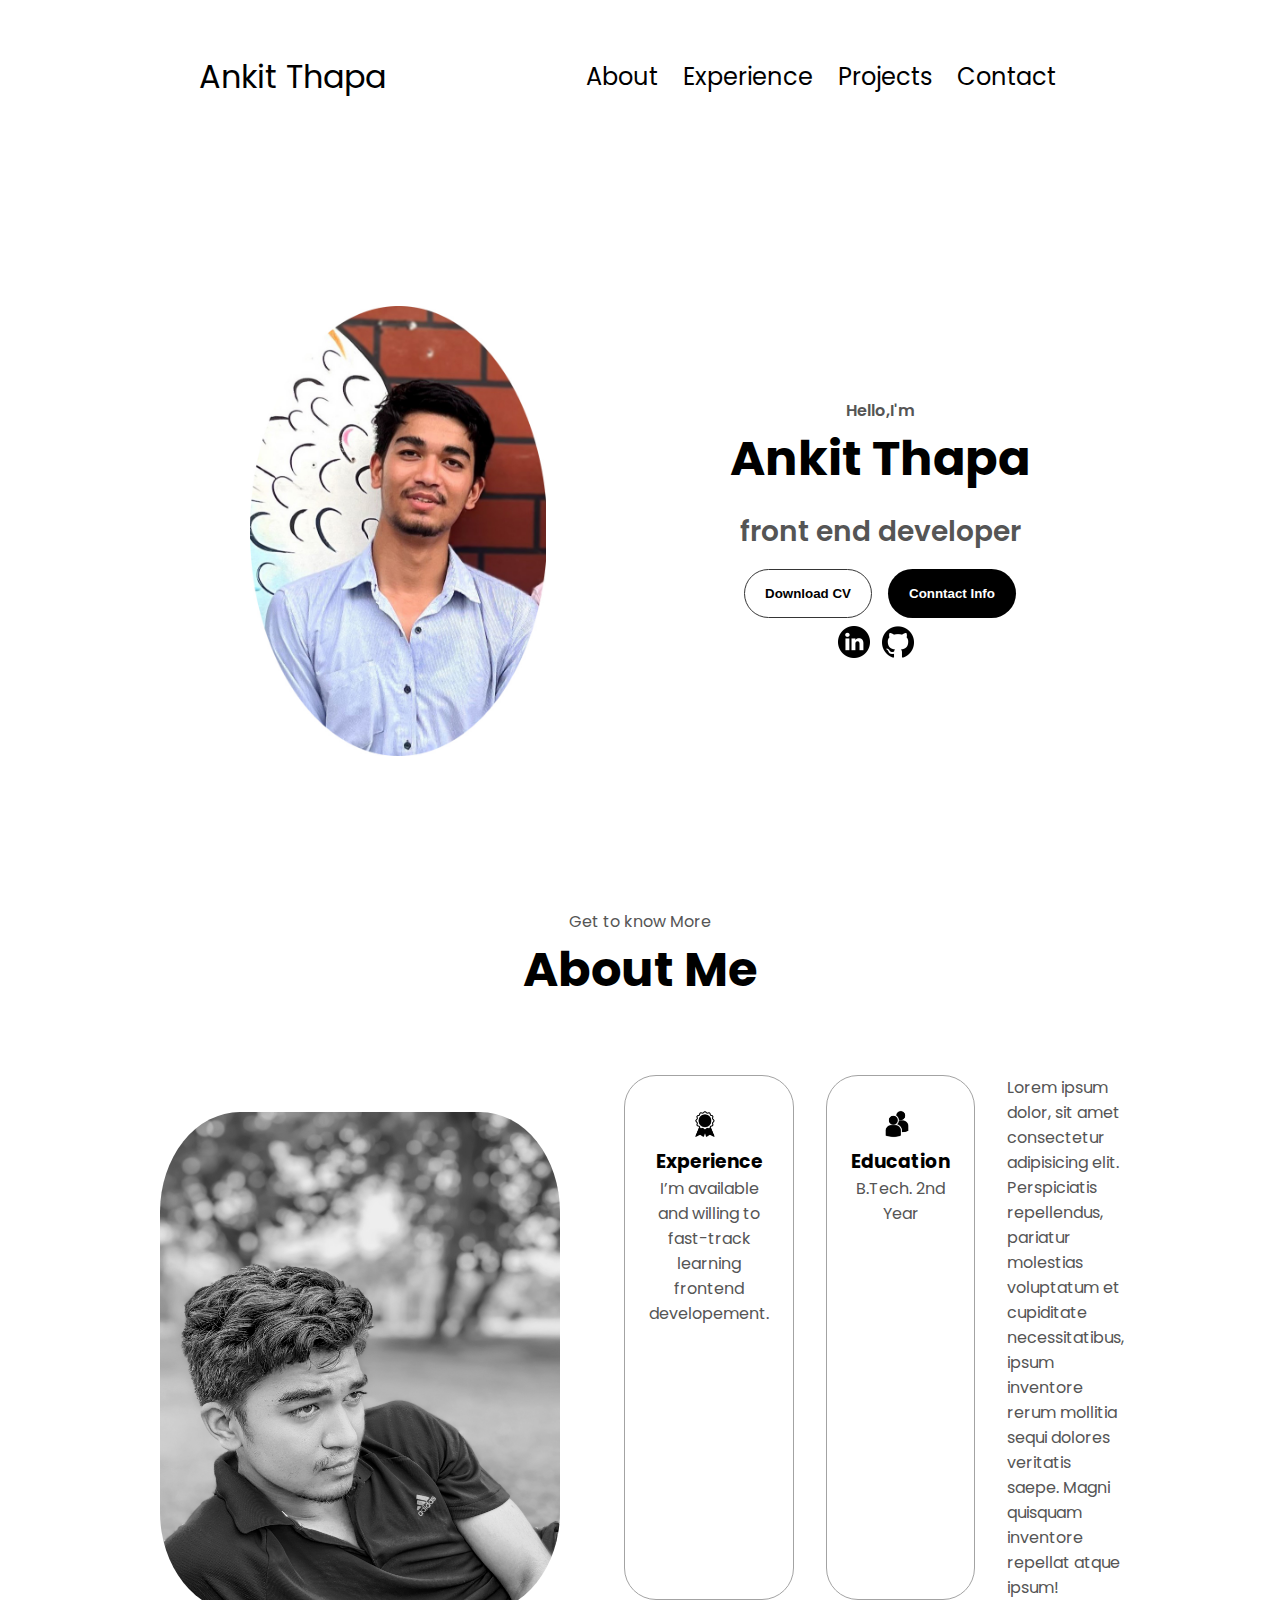
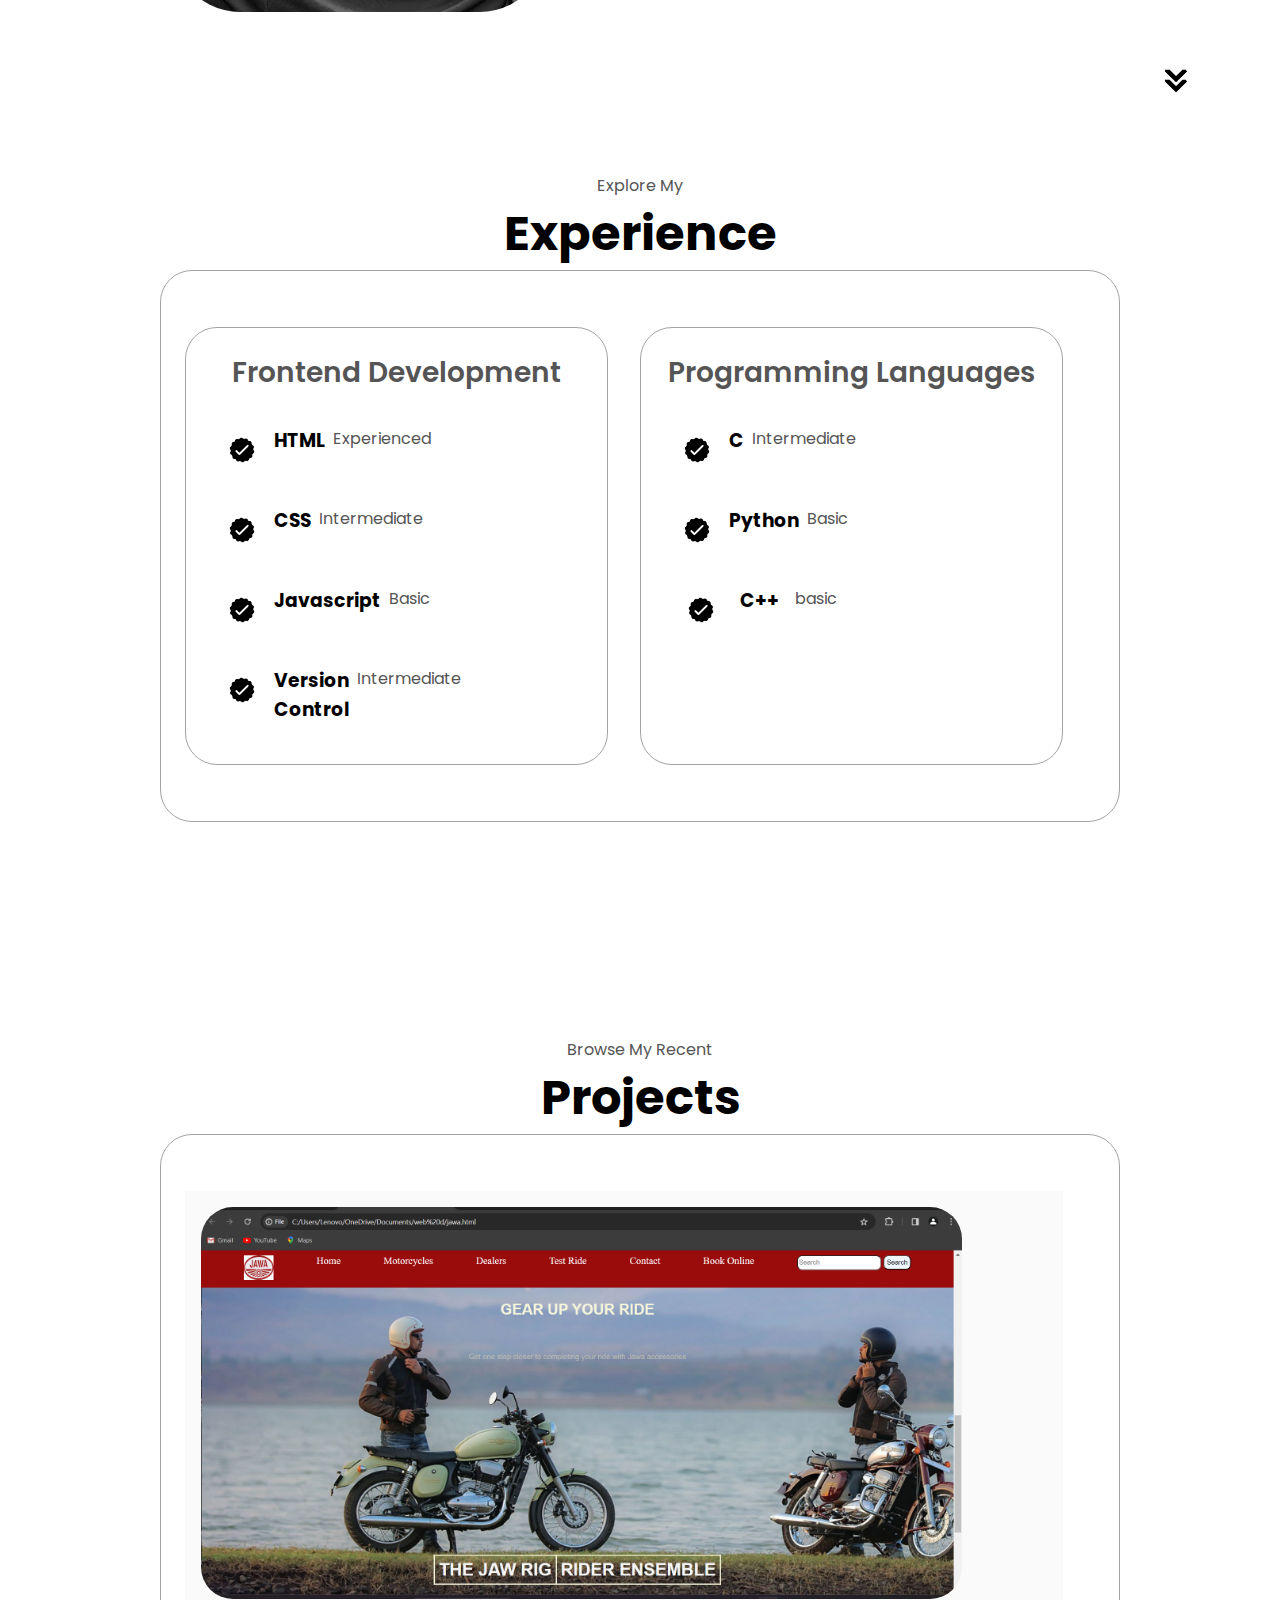
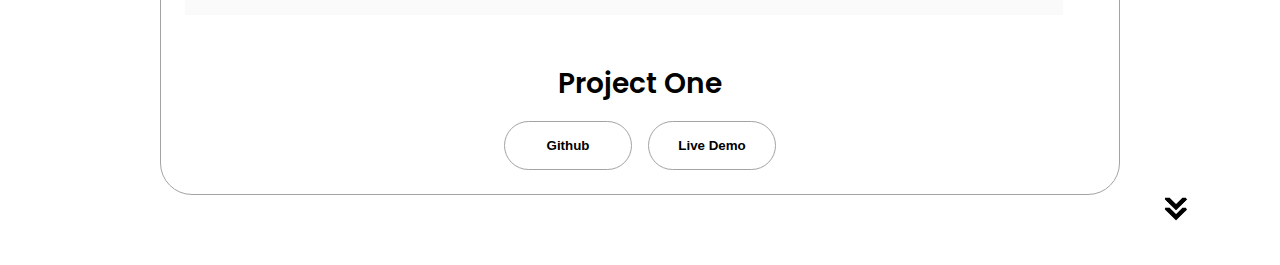
==== index.html @ be3874bf "Add files via upload" ====
<!DOCTYPE html>
<html lang="en">
<head>
    <meta charset="UTF-8">
    <meta name="viewport" content="width=device-width, initial-scale=1.0">
    <title>Ankit Thapa</title>
    <link rel="stylesheet" href="file.css">
    <link rel="stylesheet" href="mediaqueries.css">
</head>

<body>
<nav id="desktop-nav">
    <div class="logo">Ankit Thapa</div>
    <div>
        <ul class="nav_links">
            <li><a href="#about"> About</a></li>
            <li><a href="#experience"> Experience</a></li>
            <li><a href="#projects"> Projects</a></li>
            <li><a href="#contact"> Contact</a></li>
        </ul>
    </div>
</nav>
<nav id="hamburger-nav">
    <div class="logo">Ankit Thapa</div>
    <div class="hamburger-menu">
        <div class="hamburger-icon" onclick="toggleMenu()">
            <span></span>
            <span></span>
            <span></span>
      
    </div>
    <div class="menu-links">
        <li><a href="#about" onclick="toggleMenu()">About</a></li>
        <li><a href="#experience" onclick="toggleMenu()">Experience</a></li>
        <li><a href="#projects" onclick="toggleMenu()">Projects</a></li>
        <li><a href="#contact" onclick="toggleMenu()" >Contact</a></li>
    </div>
</div>  
</nav>
<section id="profile">
<div class="section_pic-container">
    <img src="photos/IMG_7950.jpg" alt="Ankit" class="profile_pic" >
</div>
<div class="section_text">
<p class="section_text_p1">Hello,I'm</p>
    <h1 class="title">Ankit Thapa</h1>
    <p class="section_text_p2">front end developer</p>
    <div class="btn-container">
    <button class="btn btn-color-2" onclick="window.open('')">Download CV</button>
    <button class="btn btn-color-1" onclick="location.href('#contact')">Conntact Info</button></div>
    <div id="socials-container">
        <img src="photos/linkedin.png" alt="My linkedin profile" class="icon" onclick="location.href='https://www.linkedin.com/in/ankit-thapa-394027257/' ">
        <img src="photos/github.png" alt="My Github profile" class="icon" onclick="location.href='https://github.com/Ankithapa08 ' ">
       
    </div>
</div>

</section>
<section id="about">
    <p class="section_text_p1">Get to know More</p>
    <h1 class="title">About Me</h1>
    <div class="section-container">
        <div class="section_pic-container">
            <img src="photos/PXL_20230808_031045758.PORTRAIT~2.jpg" class="about__pic">
        </div>
        <div class="about-details-container"><div class="about-containers">
            <div class="details-container">
                <img src="/photos/experience.png" alt="icon" class="icon"><h3>Experience</h3>
                <p>I’m available and willing to fast-track learning frontend developement.</p>
            </div>
        <div class="details-container">
            <img src="/photos/education.png" alt="icon" class="icon">
            <h3>Education</h3>
            <p>B.Tech. 2nd Year</p>
        </div>
    <div class="text-container"><p>
        Lorem ipsum dolor, sit amet consectetur adipisicing elit. Perspiciatis repellendus, pariatur molestias voluptatum et cupiditate necessitatibus, ipsum inventore rerum mollitia sequi dolores veritatis saepe. Magni quisquam inventore repellat atque ipsum!
    </p> </div>
        </div></div>
    </div>
    <img src="photos/arrow.png" class="icon arrow" onclick="location.href='#experience'">

</section>
<section id="experience">
    <p class="section_text_p1">Explore My</p>
    <h1 class="title">Experience</h1>
    <div class="experience-details-container">
        <div class="about-containers">
          
            <div class="details-container">
                <h2 class="experience-sub-title">Frontend Development</h2>
                <div class="article-container">
                    <article>
                        <img src="photos/checkmark.png" class="icon">
                        <h3>HTML</h3>
                        <p>Experienced</p>
                    </article>
                    <article>
                        <img src="photos/checkmark.png" class="icon">
                        <h3>CSS</h3>
                        <p>Intermediate</p>
                    </article>
                    <article>
                        <img src="photos/checkmark.png" class="icon">
                        <h3>Javascript</h3>
                        <p>Basic</p>
                    </article>
                    <article>
                        <img src="photos/checkmark.png" class="icon">
                        <h3>Version Control</h3>
                        <p>Intermediate</p>
                    </article>
                   
                </div>
            </div>
                <div class="details-container">
                    <h2 class="experience-sub-title">Programming Languages</h2>
                    <div class="article-container">
                        
                        <article>
                            <img src="photos/checkmark.png" class="icon">
                            <h3> C</h3>
                            <p>Intermediate </p>
                        </article>
                        <article>
                            <img src="photos/checkmark.png" class="icon">
                            <h3>Python</h3>
                            <p>Basic</p>
                        </article>
                        <article>
                            <img src="photos/checkmark.png" class="icon">
                            <h3>C++</h3>
                            <p>basic</p>
                        </article>
                        </div>
                    </div>
            </div>
        </div>
       
</section>
<section id="projects">
    <p class="section_text_p1">
        Browse My Recent
    </p>
    <h1 class="title">Projects</h1>
    <div class="experience-details-container">
        <div class="about-containers">
       <div class=".details-container color-container">
<div class="article-container">
    <img src="photos/PROJECT1.png" alt="JAWA MOTORCYCLE" class="project-img">
</div>
       </div></div>
       <h2 class="experience-sub-title project-title">Project One</h2>
       <div class="btn-container">
        <button class="btn btn-color-2 project-btn" onclick="location.href='https://github.com/Ankithapa08/jawa-motorcycle-project'">Github</button>
        <div class="btn-container">
            <button class="btn btn-color-2 project-btn" onclick="location.href='https://ankithapa08.github.io/jawa-motorcycle-project/'">Live Demo</button>
            <img src="photos/arrow.png" class="icon arrow" onclick="location.href='#projects'">
    </div>
    </div>
  
</section>
<script src="script.js">
</script>
</body>
</html>
---- file.css ----
@import url('https://fonts.googleapis.com/css2?family=Poppins:wght@300;400;500&display=swap');
*{
    margin:0;
    padding:0;
}
body{
    font-family: 'Poppins', sans-serif;
    margin:auto;
}
html{
    scroll-behavior: smooth;
 
}
p{
    color:rgb(85,85,85);
}
a,.btn{
    transition:all 300ms ease;
}

 nav,.nav_links{
   list-style-type:none;
    display:flex;
  
}
ul li{
    list-style-type: none ;
    margin-right: 25px;
    font-size:1.5rem;
}
nav{
    justify-content: space-evenly;
    align-items: center;  
    height:17vh;
}
a{
    color:black;
    text-decoration: none;
    text-decoration-color:white ;
}
a:hover{
    color:grey;
    text-decoration:underline;
    text-underline-offset: 0.8rem;
}
.logo{
    font-size: 2rem;
}
.logo:hover{
    cursor:default;
}
#hamburger-nav{
    display: none;
}
.hamburger-menu{
    position:relative;
    display:inline-block;
}
.hamburger-icon{
    display:flex;
    flex-direction: column;
    justify-content: space-between;
    height:24px;
    width:30px;
    cursor:pointer;
}
.hamburger-icon span{
    width:100%;
    height:2px;
    background-color: black;
    transition:all 0.3s ease-in-out;
}
.menu-links{
    position:absolute;
    top:100%;
    right:0;
    background-color: white;
    width:fit-content;
    max-height: 0;
    overflow: hidden;
    transition:all 0.3s ease-in-out;
}
.menu-links{
   display: block;
   padding:10px;
   text-align: center;
font-size: 1.5rem;
color:black;
text-decoration: none;
transition:all 0.3s ease-in-out;
}
.menu-links li{
    list-style-type: none;
}
.menu-links.open{
    max-height: 300px;
}
.hamburger-icon.open span:first-child{
    transform: rotate(45deg) translate(10px,5px);
}
.hamburger-icon.open span:nth-child(2){
    opacity:0;
}
.hamburger-icon.open span:last-child{
    transform: rotate(-45deg) translate(10px,-5px);
}
.hamburger-icon.open span:first-child{
    transform:none;
}
.hamburger-icon span:first-child
{
    opacity: 1;
}
.hamburger-icon span:first-child
{
    transform:none;
}
section{
    padding-top:4vh;
    height:96vh;
    margin:0 10rem;
    box-sizing:border-box;
    min-height:fit-content ;
}
.section-container{
    display: flex;
}
.section_pic-container{
    border-radius:50%;
}
#profile{
    display: flex;
    align-items: center;
    justify-content: center;
    gap:5rem;
    height:80vh;
}

.section_pic-container{
    display: flex;
    height:450px;
    width:400px;
    margin:auto 0;
}
.about__pic{
    position:relative;
border-radius: 20%;
  height: 500px;
  width:420px;
 
}
.section_text{
    align-self: center;
    text-align:center;
}
.section_text{
    font-weight: 600;
}
.section_text_p1{
    position:relative;
 text-align: center;  
 
}
.section_text_p2{
    font-size: 1.75rem;
    margin-top: 1rem;
    margin-bottom:1rem; 
   }
   
   .title{
    font-size: 3rem;
    text-align: center;
   }
   #social-container{
    display:flex;
    justify-content:center;
    margin-top: 1rem;
    gap: 1rem;
   }
   .icon{
    cursor:pointer;
    height:2rem;
    margin-top: 0.5rem;
    margin-right: 0.5rem;
   }
   .btn-container{
    display: flex;
    justify-content: center;
    gap: 1rem;
   }
   .btn{
    font-weight: 600;
    transition: all 300ms ease;
    padding:1rem;
    width:8rem;
    border-radius: 2rem;
   }
   .btn-color-1,
   .btn-color-2{
    border:rgb(53,53,53) 0.1rem solid;
   }
   .btn-color-1:hover,.btn-color-2:hover{
    cursor:pointer;
   }
   .btn-color-1,
   .btn-color-2:hover{
    border:rgb(53,53,53);
    color:white;
   }
   .btn-color-1{
    background:rgb(0,0,0);
   }
   
.btn-color-2{
    background:none;
}
.btn-color-2:hover{
    border:rgb(255,255,255) 0.1rem solid;
  
}
.btn-container{
    gap: 1rem;
}

#about {
    position: relative;
  }
  
  .about-containers {
    gap: 2rem;
    margin-bottom: 2rem;
    margin-top: 2rem;
    margin-right: 2rem;
  }
  
  .about-details-container {
    justify-content: center;
    flex-direction: column;
  }
  
  .about-containers,
  .about-details-container {
    display: flex;
  }
  
  .about-pic {
    border-radius: 2rem;
  }
  
  .arrow {
    position: absolute;
    right: -5rem;
    bottom: 2.5rem;
  }
  
  .details-container {
    padding: 1.5rem;
    flex: 1;
    background: white;
    border-radius: 2rem;
    border: rgb(53, 53, 53) 0.1rem solid;
    border-color: rgb(163, 163, 163);
    text-align: center;
  }
  
  .section-container {
    gap: 4rem;
    height: 80%;
  }
  
  .section__pic-container {
    height: 400px;
    width: 400px;
    margin: auto 0;
  }
  #experience{
    position:relative;
  }
  .experience-sub-title{
    color: rgb(85,85,85);
    font-weight: 600;
    font-size:1.75rem;
    margin-bottom: 2rem;
  }
  .experience-details-container{
    display: flex;
    justify-content: center;
    flex-direction:column;
  }
  .article-container{
    margin: 1rem;
    display:flex;
    text-align:initial;
 flex-wrap: wrap;
 flex-flow: column;
 gap:2.5rem;
 justify-content: space-evenly;
}
article{
    display: flex;
    width: 10rem;
    justify-content: space-around;
    gap:0.5rem;
}
article.icon{
    cursor:default;

}
#projects{
    position: relative;

}
.color-container{
    border-color:rgb(163, 163, 163);
 background: rgb(250,250,250);   
}
.project-img{
    border-radius:2rem;
    width:90%;
    height:90%;
}
.project-title{
   margin:1rem;
   color:black;
}
.project-btn{
    color:black;
    border-color: rgb(163, 163, 163);
}
.experience-details-container{
padding: 1.5rem;

background: white;
border-radius: 2rem;
border: rgb(53, 53, 53) 0.1rem solid;
border-color: rgb(163, 163, 163);
text-align: center;}
---- mediaqueries.css ----
@media screen and (max-width:900px){
    #desktop-nav{
        display: none ;
    }
     #hamburger-nav{
        display: flex ;
     }
     #experince,.experience-details-container {
        margin-top: 2rem;}
}
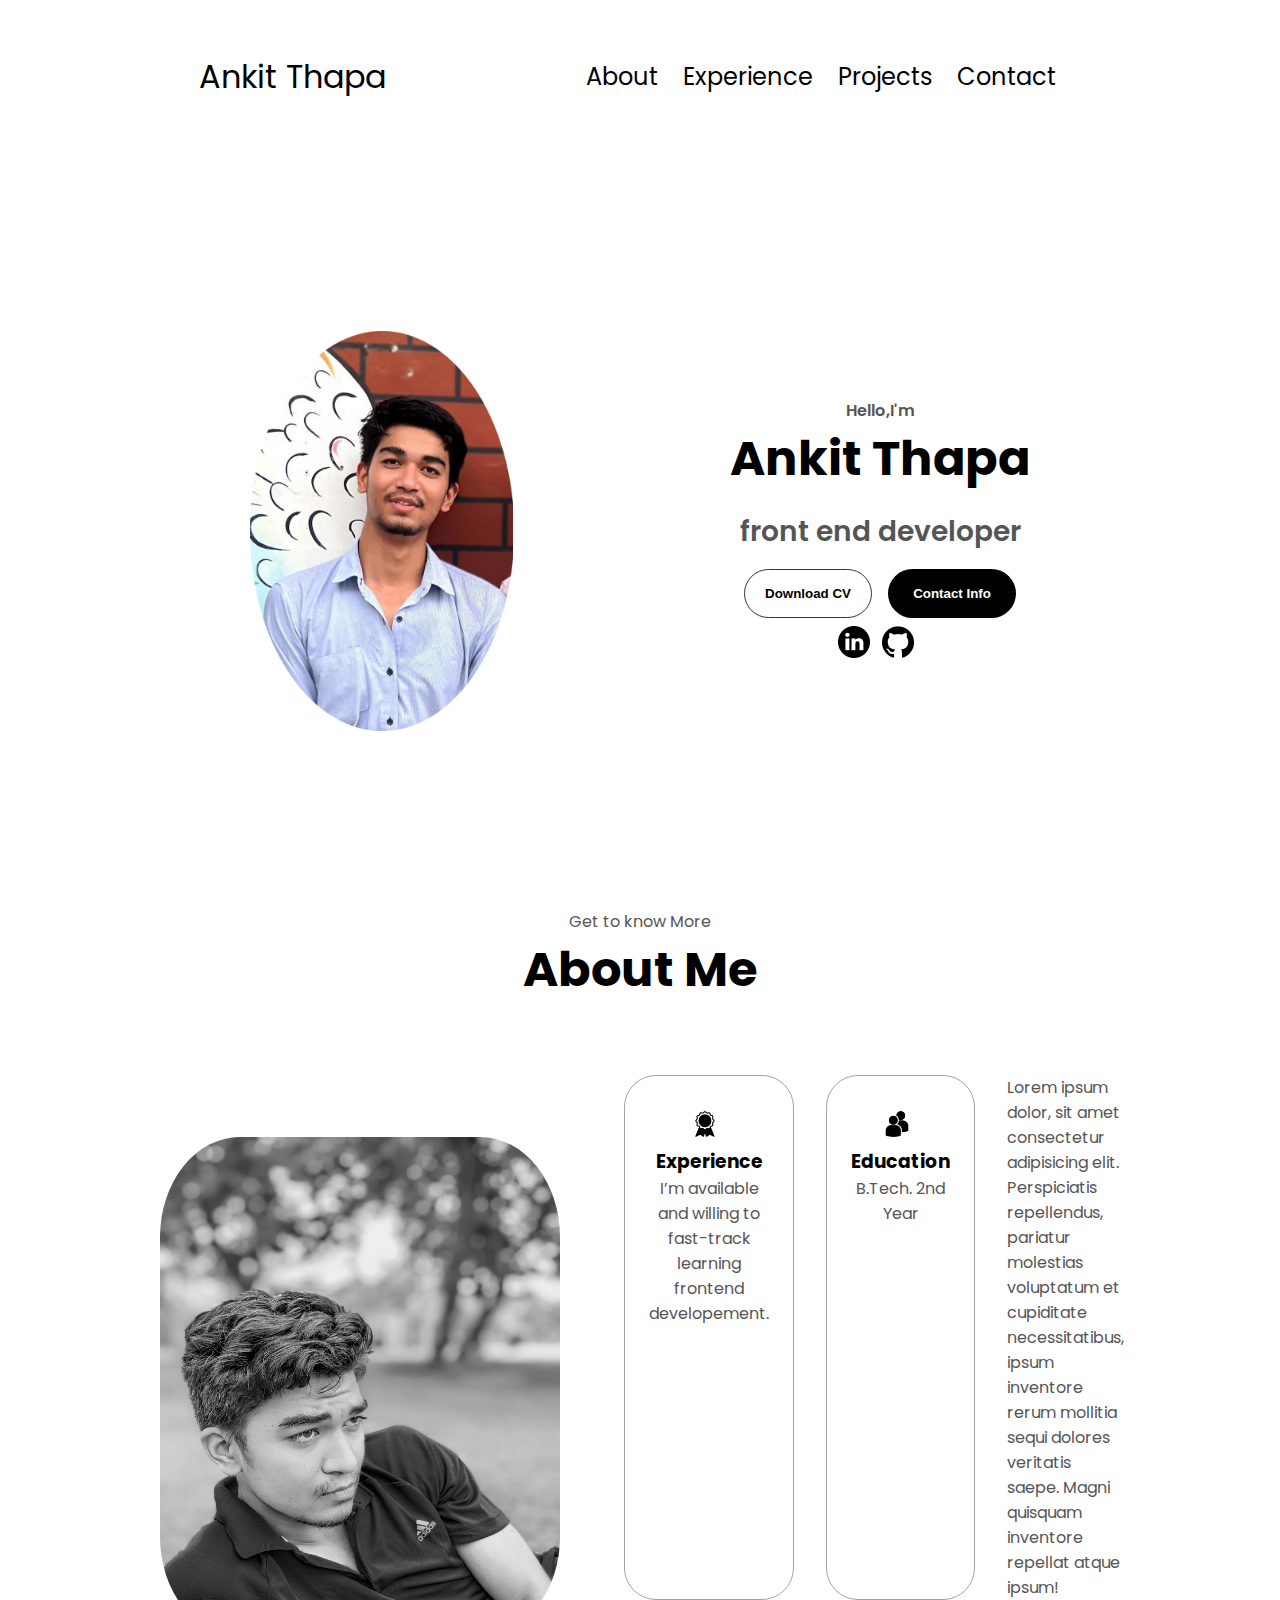
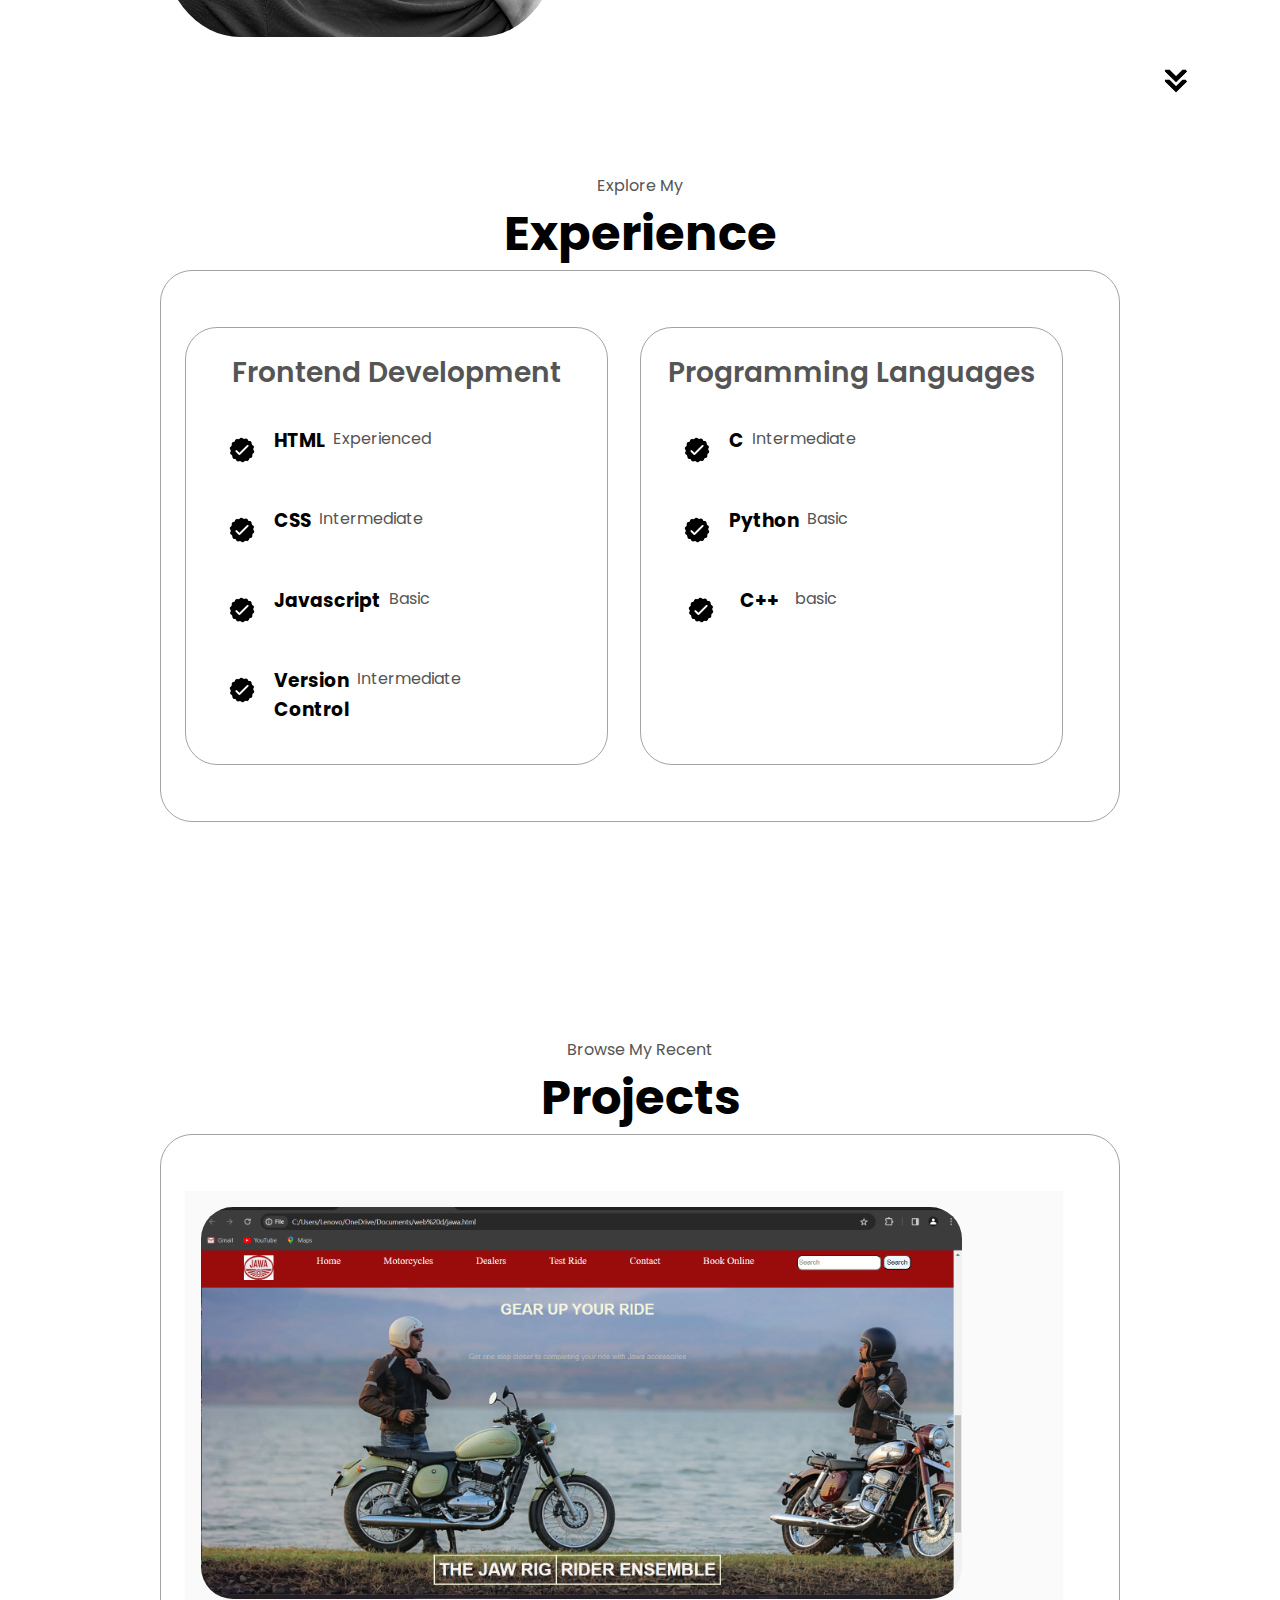
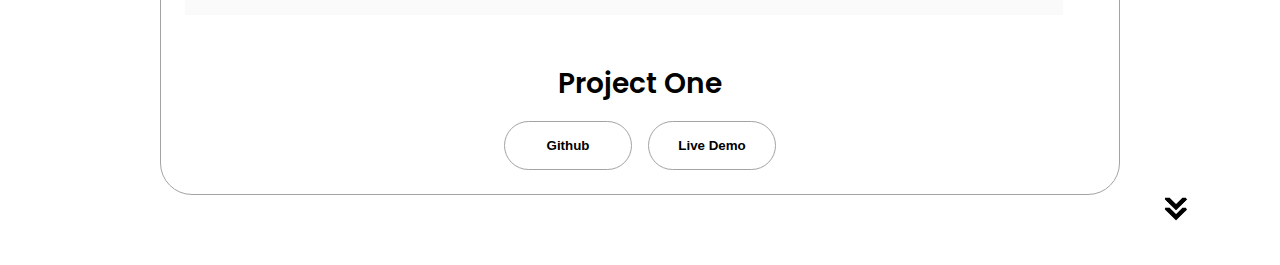
==== commit 0cf36fda: "Update index.html" ====
--- a/index.html
+++ b/index.html
@@ -47,7 +47,7 @@
     <p class="section_text_p2">front end developer</p>
     <div class="btn-container">
     <button class="btn btn-color-2" onclick="window.open('')">Download CV</button>
-    <button class="btn btn-color-1" onclick="location.href('#contact')">Conntact Info</button></div>
+    <button class="btn btn-color-1" onclick="location.href('#contact')">Contact Info</button></div>
     <div id="socials-container">
         <img src="photos/linkedin.png" alt="My linkedin profile" class="icon" onclick="location.href='https://www.linkedin.com/in/ankit-thapa-394027257/' ">
         <img src="photos/github.png" alt="My Github profile" class="icon" onclick="location.href='https://github.com/Ankithapa08 ' ">
--- a/file.css
+++ b/file.css
@@ -139,7 +139,7 @@
 
 .section_pic-container{
     display: flex;
-    height:450px;
+    height:400px;
     width:400px;
     margin:auto 0;
 }
@@ -335,4 +335,4 @@
 border-radius: 2rem;
 border: rgb(53, 53, 53) 0.1rem solid;
 border-color: rgb(163, 163, 163);
-text-align: center;}+text-align: center;}
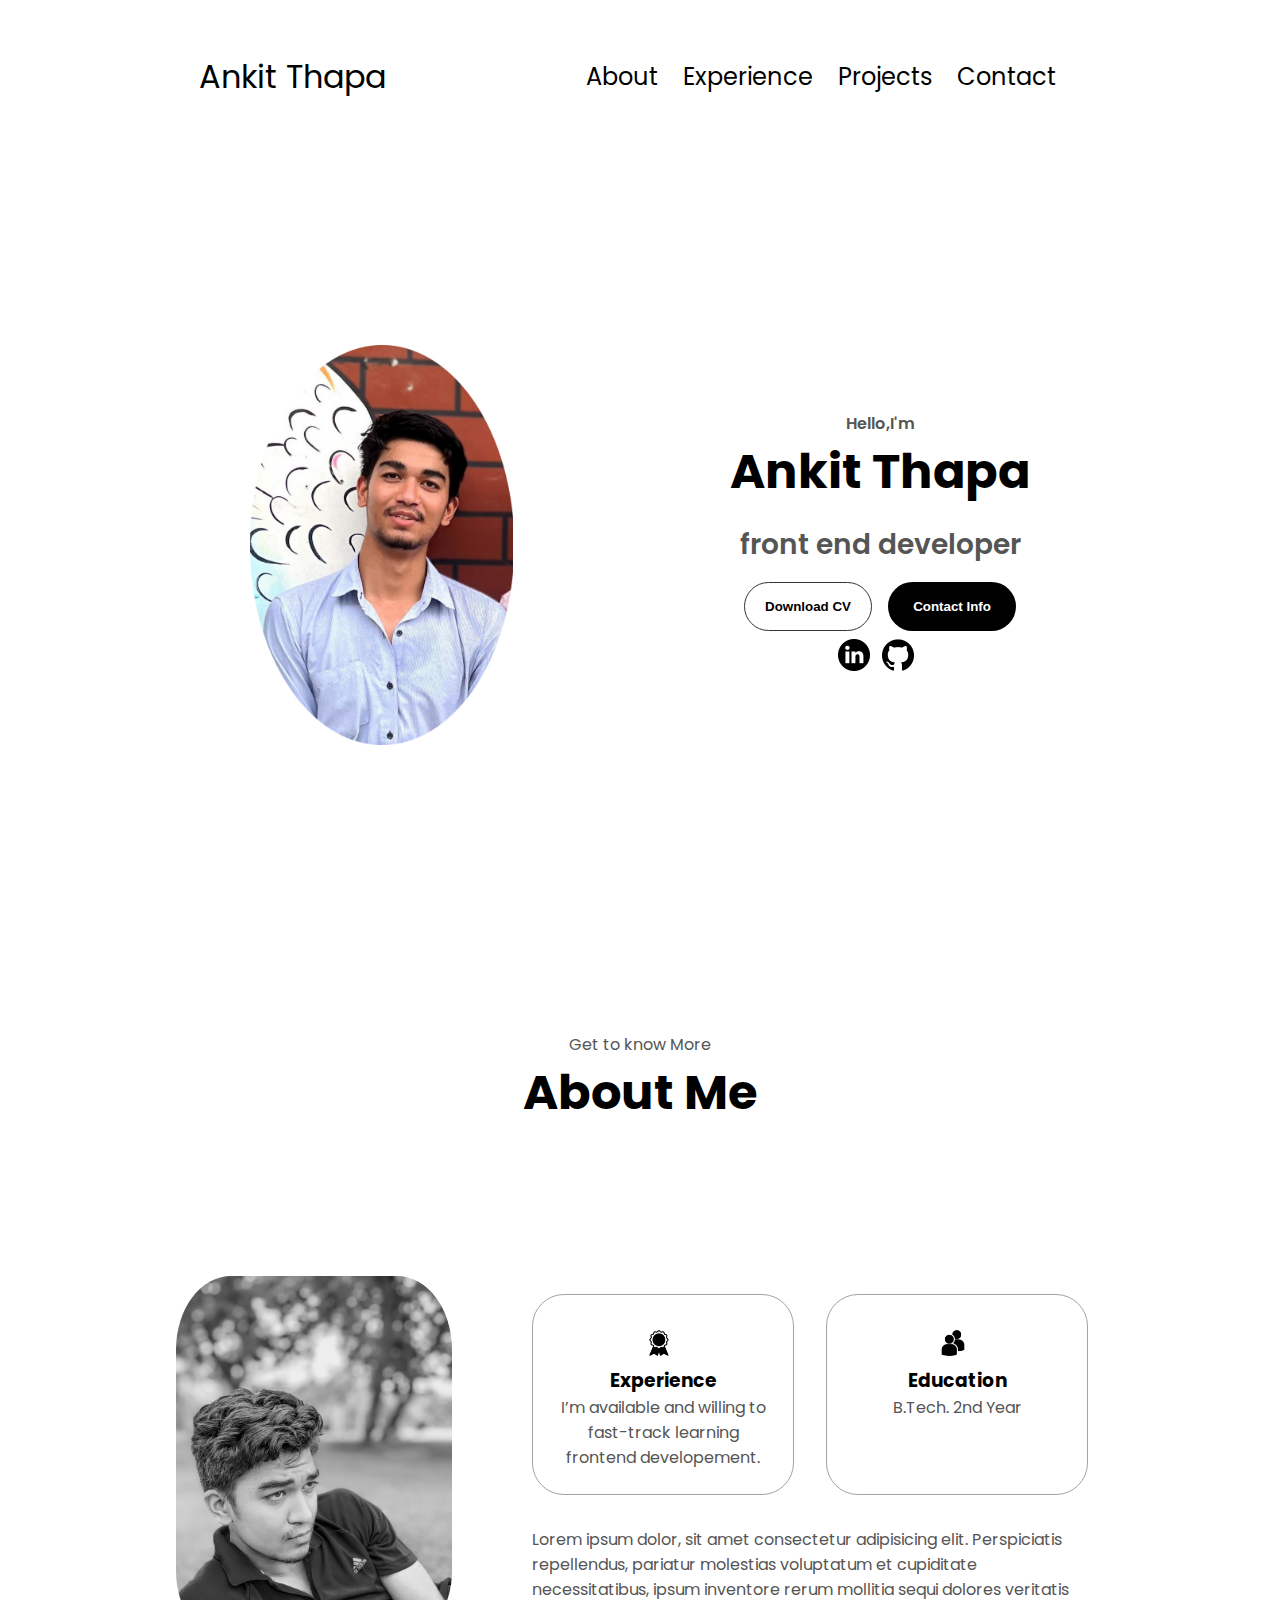
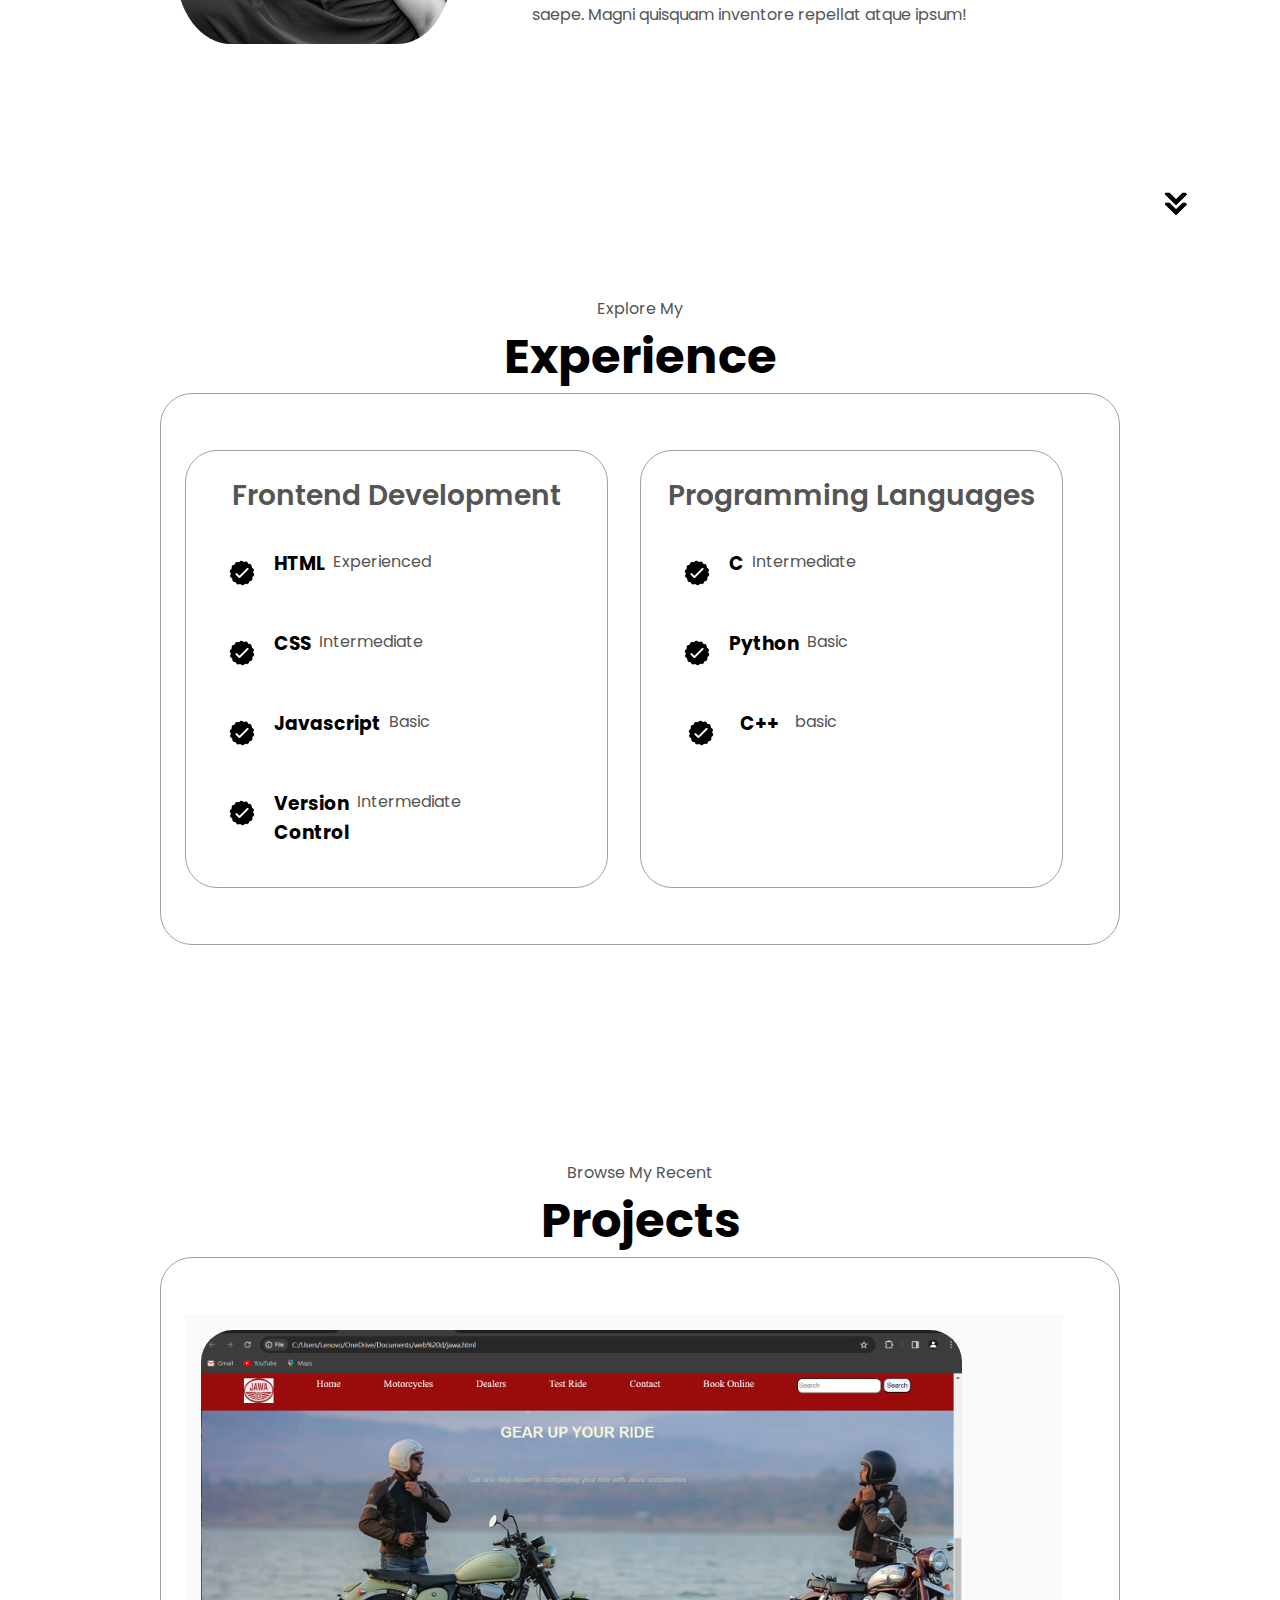
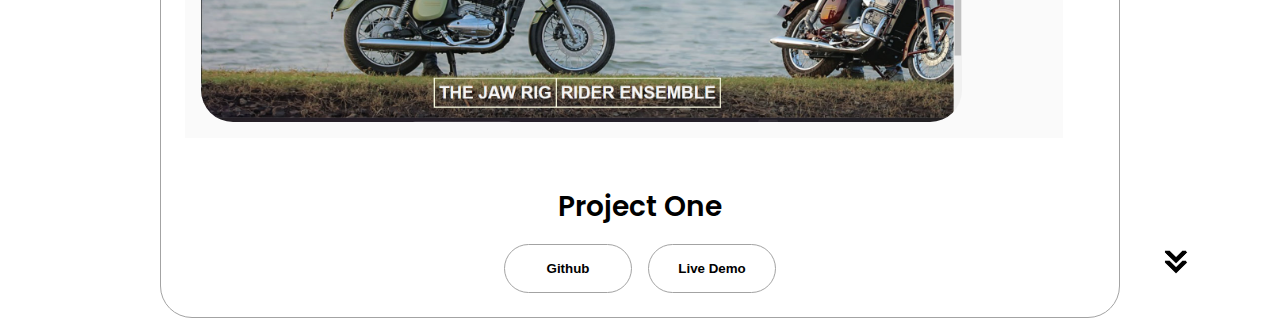
==== commit 434ff9db: "Update index.html" ====
--- a/index.html
+++ b/index.html
@@ -46,7 +46,7 @@
     <h1 class="title">Ankit Thapa</h1>
     <p class="section_text_p2">front end developer</p>
     <div class="btn-container">
-    <button class="btn btn-color-2" onclick="window.open('')">Download CV</button>
+    <button class="btn btn-color-2" onclick="window.open('photos/cv.html')">Download CV</button>
     <button class="btn btn-color-1" onclick="location.href('#contact')">Contact Info</button></div>
     <div id="socials-container">
         <img src="photos/linkedin.png" alt="My linkedin profile" class="icon" onclick="location.href='https://www.linkedin.com/in/ankit-thapa-394027257/' ">
@@ -65,11 +65,11 @@
         </div>
         <div class="about-details-container"><div class="about-containers">
             <div class="details-container">
-                <img src="/photos/experience.png" alt="icon" class="icon"><h3>Experience</h3>
+                <img src="photos/experience.png" alt="icon" class="icon"><h3>Experience</h3>
                 <p>I’m available and willing to fast-track learning frontend developement.</p>
             </div>
         <div class="details-container">
-            <img src="/photos/education.png" alt="icon" class="icon">
+            <img src="photos/education.png" alt="icon" class="icon">
             <h3>Education</h3>
             <p>B.Tech. 2nd Year</p>
         </div>
--- a/file.css
+++ b/file.css
@@ -146,8 +146,7 @@
 .about__pic{
     position:relative;
 border-radius: 20%;
-  height: 500px;
-  width:420px;
+ margin: 1rem 1rem 1rem 1rem;
  
 }
 .section_text{
--- a/mediaqueries.css
+++ b/mediaqueries.css
@@ -1,10 +1,104 @@
-@media screen and (max-width:900px){
-    #desktop-nav{
-        display: none ;
+@media screen and (max-width: 1400px) {
+    #profile {
+      height: 83vh;
+      margin-bottom: 6rem;
     }
-     #hamburger-nav{
-        display: flex ;
-     }
-     #experince,.experience-details-container {
-        margin-top: 2rem;}
-}+    .about-containers {
+      flex-wrap: wrap;
+    }
+    #contact,
+    #projects {
+      height: fit-content;
+    }
+  }
+  
+  @media screen and (max-width: 1200px) {
+    #desktop-nav {
+      display: none;
+    }
+    #hamburger-nav {
+      display: flex;
+    }
+    #experience,
+    .experience-details-container {
+      margin-top: 2rem;
+    }
+    #profile,
+    .section-container {
+      display: block;
+    }
+    .arrow {
+      display: none;
+    }
+    section,
+    .section-container {
+      height: fit-content;
+    }
+    section {
+      margin: 0 5%;
+    }
+    .section__pic-container {
+      width: 275px;
+      height: 275px;
+      margin: 0 auto 2rem;
+    }
+    .about-containers {
+      margin-top: 0;
+    }
+  }
+  
+  @media screen and (max-width: 600px) {
+    #contact,
+    footer {
+      height: 40vh;
+    }
+    #profile {
+      height: 83vh;
+      margin-bottom: 0;
+    }
+    article {
+      font-size: 1rem;
+    }
+    footer nav {
+      height: fit-content;
+      margin-bottom: 2rem;
+    }
+    .about-containers,
+    .contact-info-upper-container,
+    .btn-container {
+      flex-wrap: wrap;
+    }
+    .contact-info-container {
+      margin: 0;
+    }
+    .contact-info-container p,
+    .nav-links li a {
+      font-size: 1rem;
+    }
+    .experience-sub-title {
+      font-size: 1.25rem;
+    }
+    .logo {
+      font-size: 1.5rem;
+    }
+    .nav-links {
+      flex-direction: column;
+      gap: 0.5rem;
+      text-align: center;
+    }
+    .section_pic-container {
+      width: auto;
+      height: 46vw;
+      justify-content: center;
+    }
+    .section__text__p2 {
+      font-size: 1.25rem;
+    }
+    .title {
+      font-size: 2rem;
+    }
+    .text-container {
+      text-align: justify;
+    }
+  }
+  
